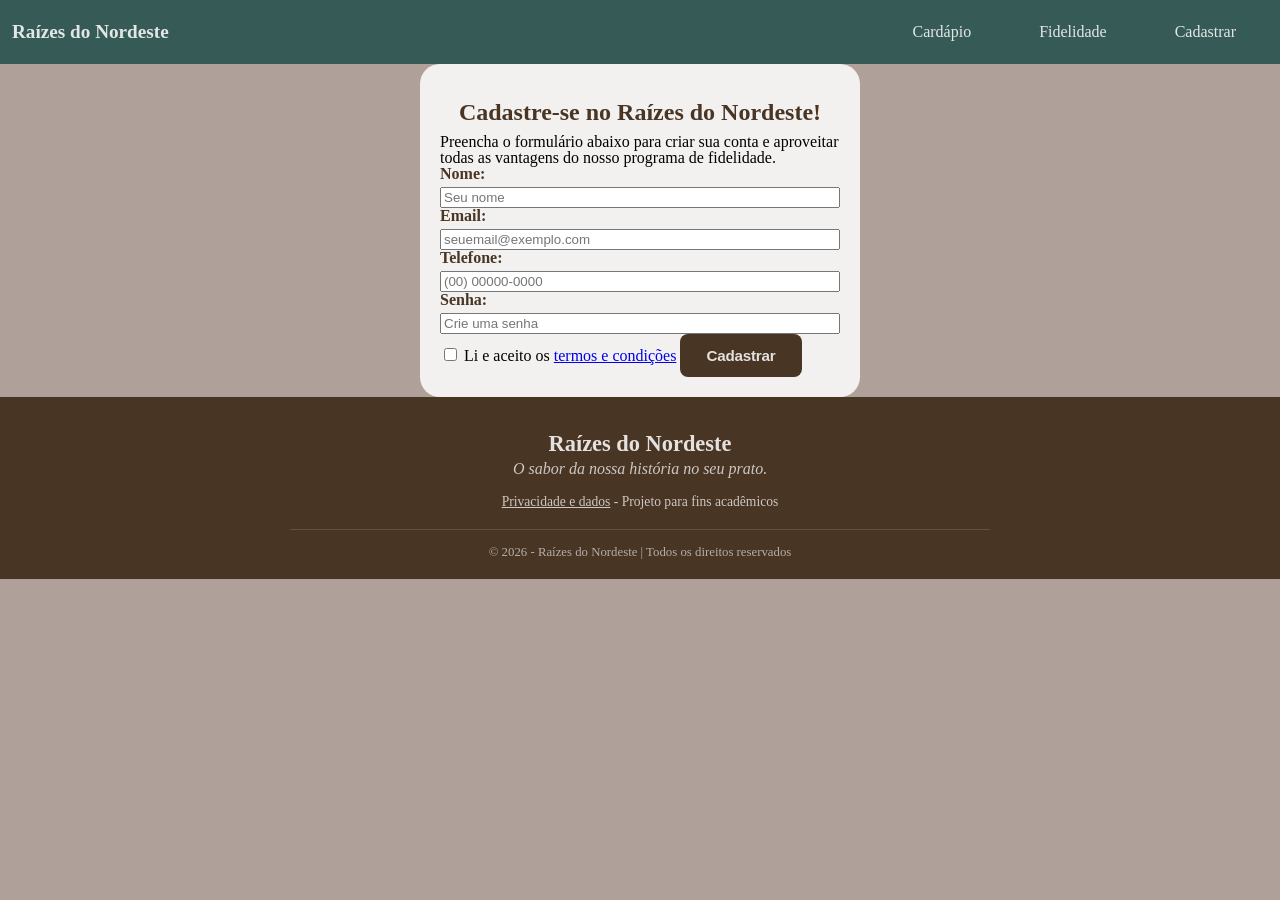
==== cadastro.html @ adfe98e5 "Ajustes feitos no menu. Adicionado nav bar, cores novas e esboço da tela de cadastro." ====
<!DOCTYPE html>
<html>
    <head>
        <meta charset="UTF-8">
        <meta name="viewport" content="width=device-width, initial-scale=1.0">
        <title>Raízes do Nordeste</title>

        <link rel="stylesheet" href="reset.css">
        <link rel="stylesheet" href="style.css">
        <link rel="stylesheet" href="styles/cadastro.css">
        
    
    </head>

    <body>
        <header class="cabeçalho">
            <a href="index.html" class="marca">Raízes do Nordeste</a>

            <nav class="container" aria-label="Menu principal">
                <input type="checkbox" id="menu" class="botao_menu">
                <label for="menu">
                    <span class="menu-burguer container-imagem"></span>
                </label>
                <ul class="lista_menu">
                    <li class="menu_categorias">Categorias</li>
                    <li class="lista_categorias">
                        <a href="cardapio.html" class="menu_links">Cardápio</a>
                    </li>
                    <li class="lista_categorias">
                        <a href="fidelidade.html" class="menu_links">Fidelidade</a>
                    </li>
                    <li class="lista_categorias">
                        <a href="cadastro.html" class="menu_links">Cadastrar</a>
                    </li>
                    <!--conta
                    <li class="lista_categorias">
                        <a href="perfil.html" class="menu_links">Sua conta</a>
                    </li>
                    -->
                </ul>
            </nav>
         </header>

         <main class="cadastro_container" aria-label="Formulário de cadastro">
            <h2>Cadastre-se no Raízes do Nordeste!</h2>
            <p>Preencha o formulário abaixo para criar sua conta e aproveitar todas as vantagens do nosso programa de fidelidade.</p>
            <form class="cadastro_formulario"  form action="#">
                <label for="nome" class="cadastro_label">Nome:</label>
                <input type="text" id="nome" name="nome" class="cadastro_input" required  placeholder="Seu nome">
            
                <label for="email" class="cadastro_label">Email:</label>
                <input type="email" id="email" name="email" class="cadastro_input" required placeholder="seuemail@exemplo.com">
            
                <label for="telefone" class="cadastro_label">Telefone:</label>
                <input type="tel" id="telefone" name="telefone" class="cadastro_input" required  placeholder="(00) 00000-0000">
                <label for="senha" class="cadastro_label">Senha:</label>
                <input type="password" id="senha" name="senha" class="cadastro_input" required placeholder="Crie uma senha">


            <div class="cadastro_termos">
                <input type="checkbox" id="termos" name="termos" required>
                <label for="termos">Li e aceito os <a href="#">termos e condições</a></label>
                <button type="submit" class="cadastro_botao">Cadastrar</button>
            </form>

         </main>
    



        <footer class="rodape">
            <p class="rodape_marca">Raízes do Nordeste</p>
            <p class="rodape_texto">O sabor da nossa história no seu prato.</p>
            <p class="rodape_dados">
                <a href="#">Privacidade e dados</a> - Projeto para fins acadêmicos
            </p>
            <p class="rodape_copy">© 2026 - Raízes do Nordeste | Todos os direitos reservados</p>
        </footer>
    </body>   

</html>
---- style.css ----
@import url("styles/header.css");
@import url("styles/footer.css");
@import url("styles/stylemenu.css");
@import url("styles/fidelidade.css");
@import url("styles/cadastro.css");

:root {
    --marrom: #AFA099;
    --branco: #ffffffda;
    --marrom-escuro: #493524;
    --verde-escuro: #365B57;
    --tamanho-pratos: 200px;
    --fonte-texto: Georgia, 'Times New Roman', Times, serif;
}

body{
    background-color: var(--marrom);

}
---- styles/cadastro.css ----
.cadastro_container {
    max-width: 400px;
    margin: 0 auto;
    padding: 20px;
    background-color: var(--branco);
    border-radius: 20px;
    font-family: var(--fonte-texto);
}

.cadastro_container h2{
    font-size: 1.5rem;
    margin-bottom: 10px;
    color: var(--marrom-escuro);
    font-family: var(--fonte-texto);
}

.cadastro_formulario{
    display: flex;
    flex-direction: column;
}

.cadastro_label{
    margin-bottom: 5px;
    font-weight: bold;
    color: var(--marrom-escuro);
}
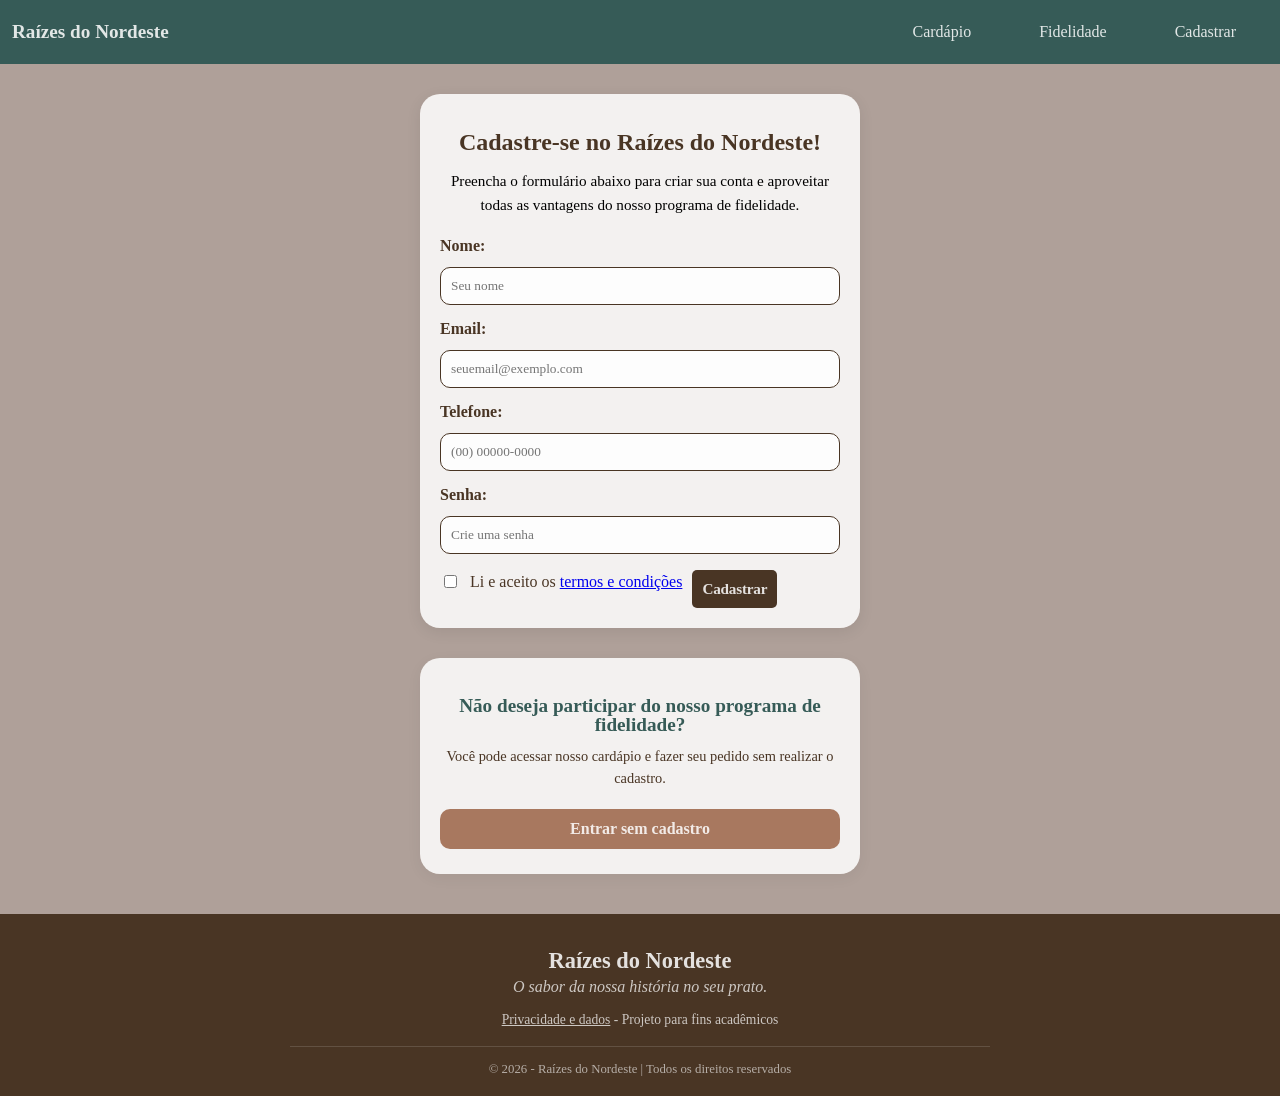
==== commit 21d7e807: "Branch de estilização implementada, tela de cadastro e termos e condições do site" ====
--- a/cadastro.html
+++ b/cadastro.html
@@ -62,8 +62,40 @@
                 <label for="termos">Li e aceito os <a href="#">termos e condições</a></label>
                 <button type="submit" class="cadastro_botao">Cadastrar</button>
             </form>
+            </div>
 
          </main>
+
+         <section class="container-anonimo">
+            <h2>Não deseja participar do nosso programa de fidelidade?</h2>
+            <p>Você pode acessar nosso cardápio e fazer seu pedido sem realizar o cadastro.</p>
+
+            <a href="cardapio.html" class="botao_anonimo">Entrar sem cadastro</a>
+         </section>
+
+         <dialog class="termos_janela" id="janela_termos">
+            <div class="termos_privacidade">
+                <p>Este é um protótipo para fins acadêmicos. Não há compartilhamento real, o armazenamento é local e fictício.</p>
+                <h2>Privacidade e proteção de dados</h2>
+                <p>Respeitamos a sua privacidade. Saiba como os seus dados são utilizados:</p>
+
+               <div class="termos_item">
+                <h3>Finalidade</h3>
+                <p>Os dados são utilizados para seu cadastro, atendimento, entrega de pedido, pagamento e acúmulo de pontos em nosso programa de fidelidade.</p>
+
+                <div class="termos_item"></div>
+                <h3>Controle</h3>
+                <p>O cliente pode solicitar a exclusão dos dados de sua conta.</p>
+
+                <div class="termos_item">
+                    <h3>Segurança</h3>
+                    <p>Os dados são utilizados somente para as finalidades informadas. As informações de pagamento devem ser protegidas e tratadas por meios seguros.</p>
+                </div>
+
+               </div> 
+            </div>
+            
+         </dialog>
     
 
 
--- a/style.css
+++ b/style.css
@@ -3,6 +3,7 @@
 @import url("styles/stylemenu.css");
 @import url("styles/fidelidade.css");
 @import url("styles/cadastro.css");
+@import url("styles/index.css");
 
 :root {
     --marrom: #AFA099;
@@ -11,6 +12,9 @@
     --verde-escuro: #365B57;
     --tamanho-pratos: 200px;
     --fonte-texto: Georgia, 'Times New Roman', Times, serif;
+    --hover:#a8785f;
+    --bordas: 8px;
+    --bege: #f0e1c6;
 }
 
 body{
@@ -18,3 +22,5 @@
 
 }
 
+
+
--- a/styles/cadastro.css
+++ b/styles/cadastro.css
@@ -1,26 +1,124 @@
 .cadastro_container {
     max-width: 400px;
-    margin: 0 auto;
+    margin: 30px auto;
     padding: 20px;
     background-color: var(--branco);
     border-radius: 20px;
     font-family: var(--fonte-texto);
+    box-shadow: 0 4px 15px rgba(0, 0, 0, 0.08);
+    
 }
 
 .cadastro_container h2{
     font-size: 1.5rem;
-    margin-bottom: 10px;
+    margin-bottom: 15px;
     color: var(--marrom-escuro);
     font-family: var(--fonte-texto);
+    text-align: center;
+}
+
+.cadastro_container p {
+    font-size: 0.95rem;
+    line-height: 1.6;
+    color: var(--fonte-texto);
+    margin-bottom: 20px;
+    text-align: center;
 }
 
 .cadastro_formulario{
     display: flex;
     flex-direction: column;
+    gap: 8px;
 }
 
 .cadastro_label{
     margin-bottom: 5px;
     font-weight: bold;
     color: var(--marrom-escuro);
-}+}
+
+.cadastro_termos{
+    display: flex;
+    align-items: flex-start;
+    gap: 10px;
+    line-height: 1.5;
+    color: var(--marrom-escuro);
+    flex-wrap: wrap;
+}
+
+#termos{
+    margin-top: 5px;
+    accent-color: var(--marrom-escuro);
+    cursor: pointer;
+}
+
+.cadastro_botao{
+    padding: 10px;
+    background-color: var(--marrom-escuro);
+    color: var(--branco);
+    border: none;
+    border-radius: 5px;
+    cursor: pointer;
+    font-weight: bold;
+    font-family: inherit;
+    align-self: center;
+}
+.cadastro_botao:hover{
+    background-color: var(--hover);
+}
+
+.cadastro_input{
+    padding: 10px;
+    border: 1px solid var(--marrom-escuro);
+    border-radius: 10px;
+    background-color: var(--branco);
+    color: var(--marrom-escuro);
+    font-family: inherit;
+    margin-bottom: 8px;
+}
+
+.cadastro_input:focus {
+    outline: 2px solid var(--verde-escuro);
+    outline-offset: 1px;
+    background-color: var(--branco);
+}
+
+.container-anonimo {
+    max-width: 400px;
+    margin: 20px auto 40px;
+    padding: 25px 20px;
+    background-color: var(--branco);
+    border-radius: 20px;
+    text-align: center;
+    font-family: var(--fonte-texto);
+    box-shadow: 0 4px 15px rgba(0, 0, 0, 0.05);
+}
+
+.container-anonimo h2 {
+    color: var(--verde-escuro);
+    font-size: 1.2rem;
+    margin-bottom: 12px;
+}
+
+.container-anonimo p {
+    color: var(--marrom-escuro);
+    font-size: 0.9rem;
+    line-height: 1.5;
+    margin-bottom: 20px;
+}
+
+.botao_anonimo {
+    display: block;
+    padding: 12px;
+    background-color: var(--marrom-escuro);
+    color: var(--branco);
+    text-decoration: none;
+    border-radius: 10px;
+    font-weight: bold;
+    transition: background-color 0.3s ease;
+}
+
+.botao_anonimo {
+    background-color: var(--hover);
+}
+
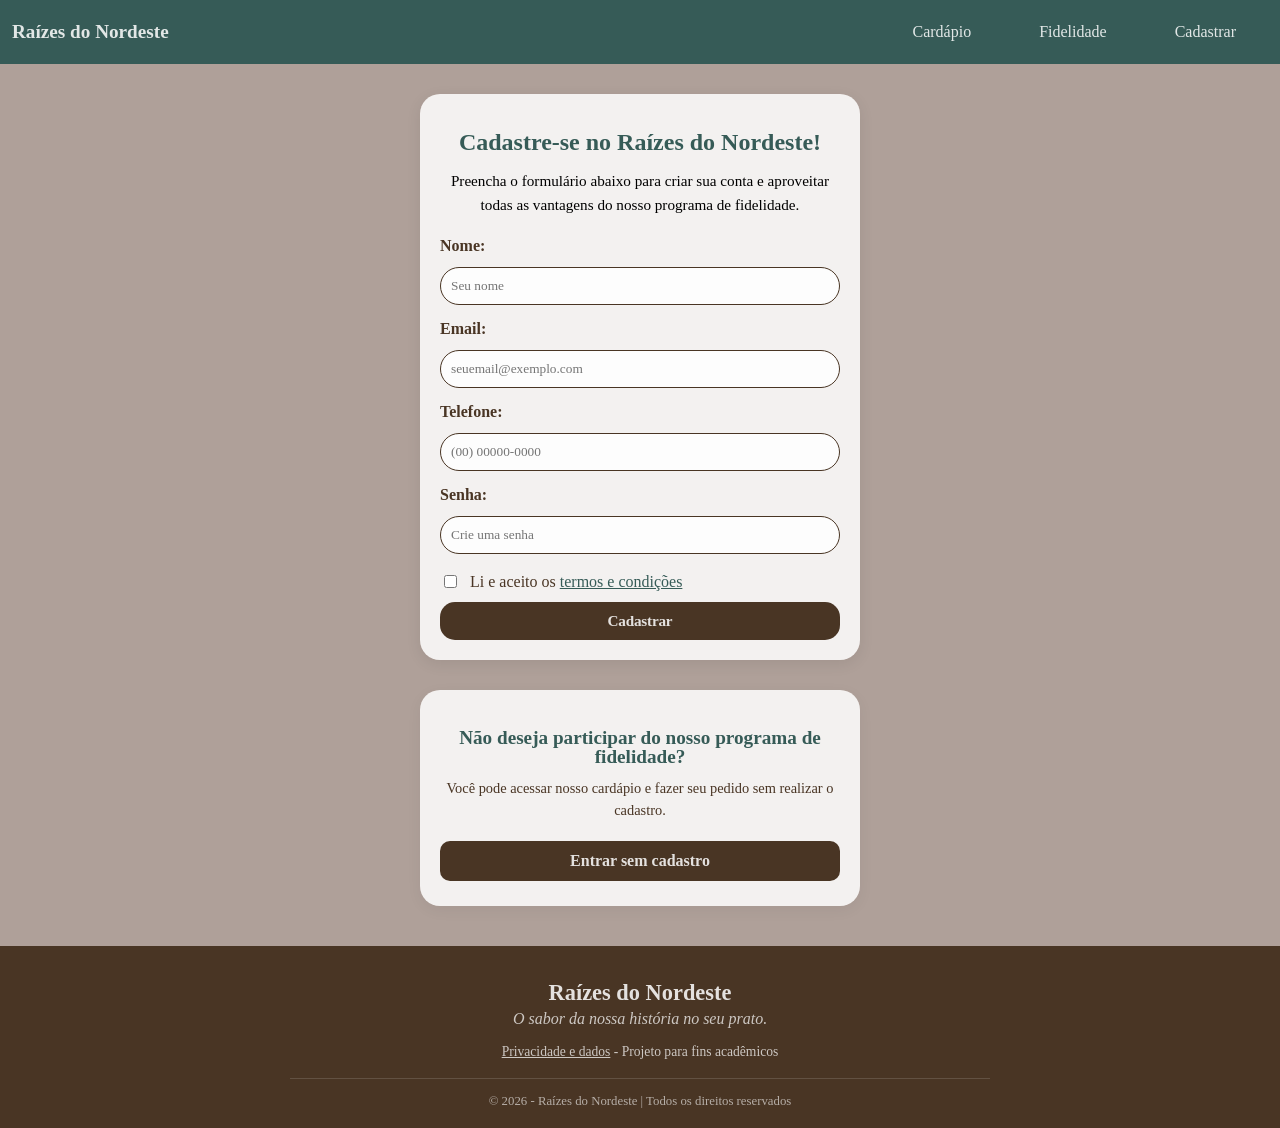
==== commit 39a31ebd: "Melhorias na tela de cadastro" ====
--- a/cadastro.html
+++ b/cadastro.html
@@ -44,7 +44,7 @@
          <main class="cadastro_container" aria-label="Formulário de cadastro">
             <h2>Cadastre-se no Raízes do Nordeste!</h2>
             <p>Preencha o formulário abaixo para criar sua conta e aproveitar todas as vantagens do nosso programa de fidelidade.</p>
-            <form class="cadastro_formulario"  form action="#">
+            <form class="cadastro_formulario"  action="#">
                 <label for="nome" class="cadastro_label">Nome:</label>
                 <input type="text" id="nome" name="nome" class="cadastro_input" required  placeholder="Seu nome">
             
@@ -59,10 +59,11 @@
 
             <div class="cadastro_termos">
                 <input type="checkbox" id="termos" name="termos" required>
-                <label for="termos">Li e aceito os <a href="#">termos e condições</a></label>
+                <label for="termos">Li e aceito os <button type="button" id="abrir_termos" class="termos_link">termos e condições</button></label>
+                </div>
                 <button type="submit" class="cadastro_botao">Cadastrar</button>
             </form>
-            </div>
+
 
          </main>
 
@@ -80,18 +81,21 @@
                 <p>Respeitamos a sua privacidade. Saiba como os seus dados são utilizados:</p>
 
                <div class="termos_item">
-                <h3>Finalidade</h3>
-                <p>Os dados são utilizados para seu cadastro, atendimento, entrega de pedido, pagamento e acúmulo de pontos em nosso programa de fidelidade.</p>
-
-                <div class="termos_item"></div>
-                <h3>Controle</h3>
-                <p>O cliente pode solicitar a exclusão dos dados de sua conta.</p>
+                    <h3>Finalidade</h3>
+                    <p>Os dados são utilizados para seu cadastro, atendimento, entrega de pedido, pagamento e acúmulo de pontos em nosso programa de fidelidade.</p>
+               </div>
+                <div class="termos_item">
+                    <h3>Controle</h3>
+                    <p>O cliente pode solicitar a exclusão dos dados de sua conta.</p>
+               </div>
 
                 <div class="termos_item">
                     <h3>Segurança</h3>
                     <p>Os dados são utilizados somente para as finalidades informadas. As informações de pagamento devem ser protegidas e tratadas por meios seguros.</p>
                 </div>
-
+                    <button type="button" class="termos_fechar" id="fechar_termos">
+                    Entendi
+                    </button>
                </div> 
             </div>
             
@@ -109,5 +113,5 @@
             <p class="rodape_copy">© 2026 - Raízes do Nordeste | Todos os direitos reservados</p>
         </footer>
     </body>   
-
+<script src="scripts/cadastro.js" defer></script>
 </html>
--- a/styles/cadastro.css
+++ b/styles/cadastro.css
@@ -12,7 +12,7 @@
 .cadastro_container h2{
     font-size: 1.5rem;
     margin-bottom: 15px;
-    color: var(--marrom-escuro);
+    color: var(--verde-escuro);
     font-family: var(--fonte-texto);
     text-align: center;
 }
@@ -53,15 +53,18 @@
 }
 
 .cadastro_botao{
+    display: block;
+    align-items: stretch;
     padding: 10px;
     background-color: var(--marrom-escuro);
     color: var(--branco);
     border: none;
-    border-radius: 5px;
+    border-radius: 15px;
     cursor: pointer;
     font-weight: bold;
     font-family: inherit;
-    align-self: center;
+    text-align: center;
+
 }
 .cadastro_botao:hover{
     background-color: var(--hover);
@@ -70,7 +73,7 @@
 .cadastro_input{
     padding: 10px;
     border: 1px solid var(--marrom-escuro);
-    border-radius: 10px;
+    border-radius: 20px;
     background-color: var(--branco);
     color: var(--marrom-escuro);
     font-family: inherit;
@@ -98,6 +101,7 @@
     color: var(--verde-escuro);
     font-size: 1.2rem;
     margin-bottom: 12px;
+    font-weight: bold;
 }
 
 .container-anonimo p {
@@ -118,7 +122,87 @@
     transition: background-color 0.3s ease;
 }
 
-.botao_anonimo {
+.botao_anonimo:hover {
     background-color: var(--hover);
 }
 
+
+.termos_janela {
+    width: 90%;
+    max-width: 450px;
+    max-height: 85vh;
+    border: none;
+    border-radius: 20px;
+    padding: 0;
+    background-color: var(--branco);
+    color: var(--marrom-escuro);
+    box-shadow: 0 5px 25px rgba(0, 0, 0, 0.25);
+}
+
+.termos_janela::backdrop {
+    background-color: rgba(0, 0, 0, 0.6);
+    backdrop-filter: blur(3px);
+}
+.termos_privacidade {
+    padding: 25px;
+    font-family: var(--fonte-texto);
+}
+
+.termos_privacidade h2 {
+    color: var(--verde-escuro);
+    font-size: 1.4rem;
+    text-align: center;
+    margin-bottom: 12px;
+}
+
+.termos_privacidade > p {
+    font-size: 0.9rem;
+    line-height: 1.5;
+    text-align: center;
+    margin-bottom: 20px;
+}
+
+.termos_item {
+    background-color: #f5f0e7;
+    padding: 15px;
+    border-radius: 12px;
+    margin-bottom: 12px;
+}
+
+.termos_item h3 {
+    color: var(--verde-escuro);
+    margin-bottom: 8px;
+    font-size: 1.05rem;
+}
+
+.termos_item p {
+    font-size: 0.88rem;
+    line-height: 1.5;
+}
+
+.termos_fechar {
+    display: block;
+    width: 100%;
+    padding: 12px;
+    margin-top: 15px;
+    background-color: var(--marrom-escuro);
+    color: var(--branco);
+    border: none;
+    border-radius: 10px;
+    font-weight: bold;
+    cursor: pointer;
+}
+
+.termos_fechar:hover {
+    background-color: var(--hover);
+}
+
+.termos_link {
+    background: none;
+    border: none;
+    padding: 0;
+    color: var(--verde-escuro);
+    text-decoration: underline;
+    font: inherit;
+    cursor: pointer;
+}
